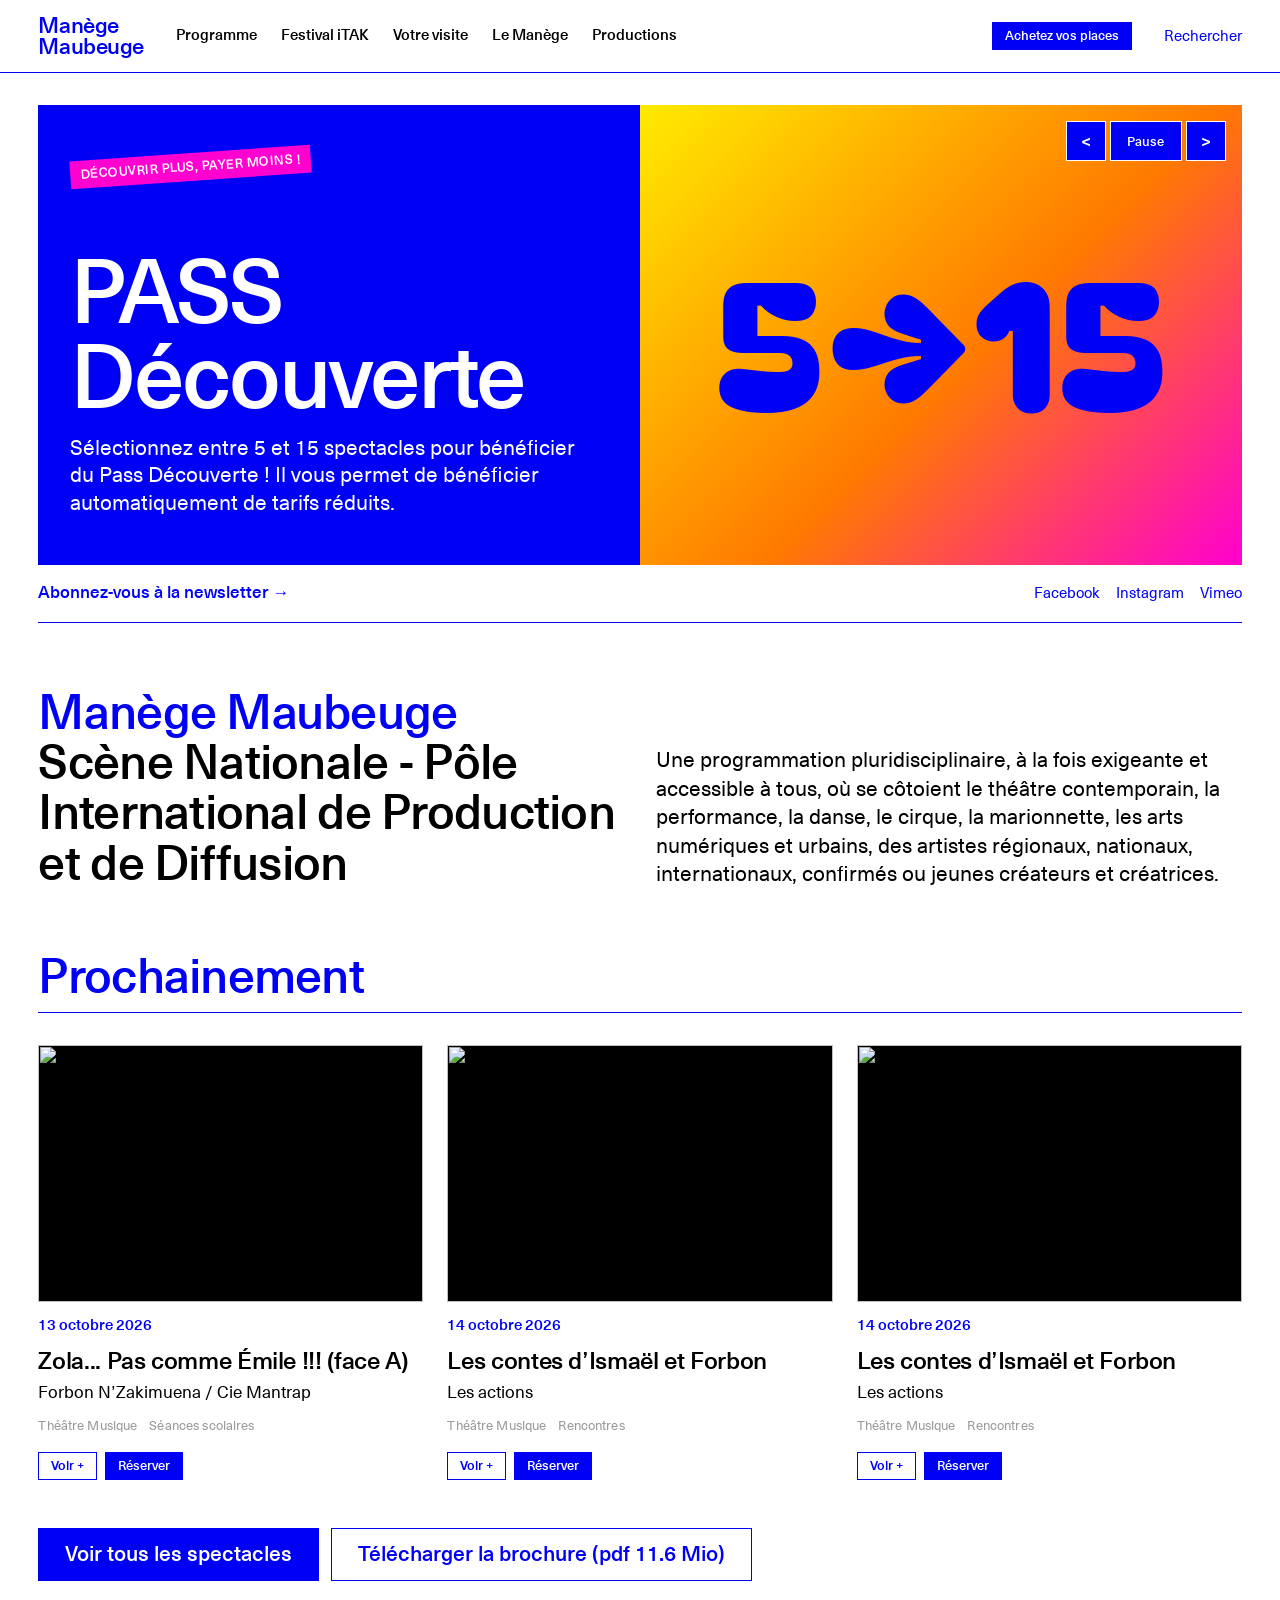
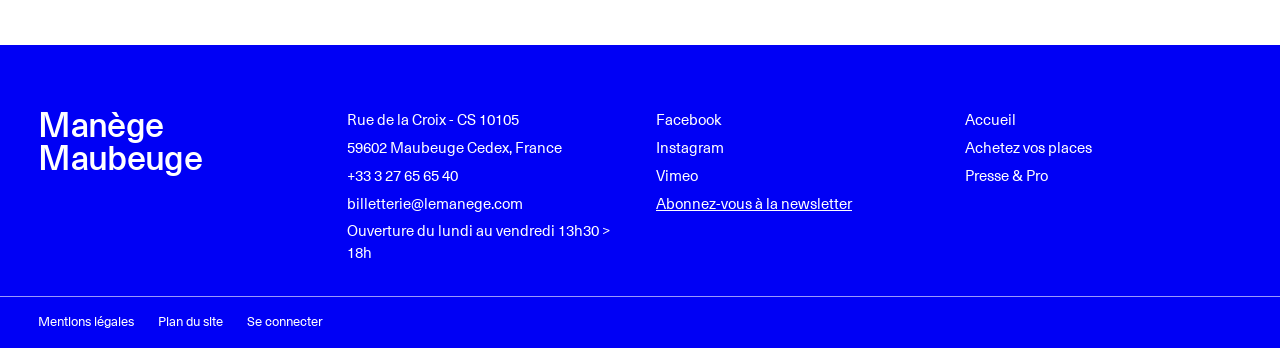
==== index.html @ 8238bb29 "Maquettes Le Manège : accueil et programme Co-Authored-By: Claude Opus 5.5 <noreply@anthropic.com>" ====
<!DOCTYPE html>
<html lang="fr">
<head>
<meta charset="utf-8">
<meta name="viewport" content="width=device-width,initial-scale=1">
<title>Manège Maubeuge — Scène Nationale</title>
<meta name="description" content="Manège Maubeuge, Scène Nationale - Pôle International de Production et de Diffusion. Théâtre, danse, cirque, concerts, arts numériques et urbains.">
<meta name="theme-color" content="#0000F5">
<link rel="stylesheet" href="assets/css/site.css">
</head>
<body>
<header class="site-header">
<div class="wrap site-header__bar">
<a class="mark" href="index.html"><span>Manège</span><span>Maubeuge</span></a>
<nav class="nav" aria-label="Navigation principale"><a href="programme.html">Programme</a><a href="https://www.lemanege.com/">Festival iTAK</a><a href="https://www.lemanege.com/">Votre visite</a><a href="https://www.lemanege.com/">Le Manège</a><a href="https://www.lemanege.com/">Productions</a></nav>
<a class="btn btn--sm" href="https://billetterie-theatredumanege.mapado.com/">Achetez vos places</a>
<a class="search" href="https://www.lemanege.com/">Rechercher</a>
<button class="burger" aria-expanded="false" aria-controls="mobile-nav">Menu ☰</button>
</div>
<nav class="mobile-nav" id="mobile-nav" aria-label="Navigation mobile"><a href="programme.html">Programme</a><a href="https://www.lemanege.com/">Festival iTAK</a><a href="https://www.lemanege.com/">Votre visite</a><a href="https://www.lemanege.com/">Le Manège</a><a href="https://www.lemanege.com/">Productions</a><a class="btn btn--on-dark" href="https://billetterie-theatredumanege.mapado.com/">Achetez vos places</a></nav>
</header>
<main>
<section class="wrap" style="padding-top:var(--space-6)">
<div class="slider" aria-roledescription="carrousel">
<a class="slide slide--pass is-active" href="https://billetterie-theatredumanege.mapado.com/">
<div class="txt"><span class="flash">Découvrir plus, payer moins !</span><div><div class="slide__title">PASS<br>Découverte</div><p class="slide__lead">Sélectionnez entre 5 et 15 spectacles pour bénéficier du Pass Découverte ! Il vous permet de bénéficier automatiquement de tarifs réduits.</p></div></div>
<div class="slide__art" aria-hidden="true">5→15</div>
</a>
<a class="slide slide--media" href="https://vimeo.com/1204188213/80570b1848">
<img src="https://www.lemanege.com/local/cache-vignettes/L1200xH630/c22a1ddbf8eede152513fe223e092e-a291a.png" alt="">
<div class="cap"><strong>Teaser Saison 26-27</strong><p>&gt; Découvrez le teaser de la saison 26-27 du Manège !</p></div>
</a>
<div class="slider__ctrl"><button data-prev aria-label="Précédent">&lt;</button><button data-play aria-label="Lire / pause">Pause</button><button data-next aria-label="Suivant">&gt;</button></div>
</div>
<div class="strip"><a href="https://www.lemanege.com/">Abonnez-vous à la newsletter →</a><div class="social"><a href="https://www.facebook.com/LEMANEGEMAUBEUGE/">Facebook</a><a href="https://www.instagram.com/lemanegemaubeuge/">Instagram</a><a href="https://vimeo.com/scenenationale/">Vimeo</a></div></div>
</section>
<section class="wrap intro">
<h1>Manège Maubeuge<br><span>Scène Nationale - Pôle International de Production et de Diffusion</span></h1>
<p>Une programmation pluridisciplinaire, à la fois exigeante et accessible à tous, où se côtoient le théâtre contemporain, la performance, la danse, le cirque, la marionnette, les arts numériques et urbains, des artistes régionaux, nationaux, internationaux, confirmés ou jeunes créateurs et créatrices.</p>
</section>
<section class="wrap section">
<div class="section__head"><h2 class="h-big">Prochainement</h2></div>
<div class="cards">
<article class="card">
<a class="thumb" href="https://www.lemanege.com/Zola-Pas-comme-Emile-face-A.html"><img src="https://www.lemanege.com/local/adapt-img/750/10x/local/cache-gd2/62/4d254fc6b096948bb4ec877b66d875.jpg?1782434733" alt="" loading="lazy"></a>
<div class="date">13 octobre 2026</div>
<h3 class="ev-title"><a href="https://www.lemanege.com/Zola-Pas-comme-Emile-face-A.html">Zola... Pas comme Émile !!! (face A)</a></h3>
<div class="artist">Forbon N’Zakimuena / Cie Mantrap</div>
<div class="tags"><span>Théâtre Musique</span><span>Séances scolaires</span></div>
<div class="ev-actions"><a class="btn btn--sm btn--ghost" href="https://www.lemanege.com/Zola-Pas-comme-Emile-face-A.html">Voir +</a><a class="btn btn--sm" href="https://billetterie-theatredumanege.mapado.com/event/758650-zola-pas-comme-emile-face-a-forbon-nzakimuena-cie-mantrap">Réserver</a></div>
</article>
<article class="card">
<a class="thumb" href="https://www.lemanege.com/Les-contes-d-Ismael-et-Forbon.html"><img src="https://www.lemanege.com/local/adapt-img/750/10x/local/cache-gd2/3d/eb578821d027906f42bbf52b48a6b9.jpg?1782434594" alt="" loading="lazy"></a>
<div class="date">14 octobre 2026</div>
<h3 class="ev-title"><a href="https://www.lemanege.com/Les-contes-d-Ismael-et-Forbon.html">Les contes d’Ismaël et Forbon</a></h3>
<div class="artist">Les actions</div>
<div class="tags"><span>Théâtre Musique</span><span>Rencontres</span></div>
<div class="ev-actions"><a class="btn btn--sm btn--ghost" href="https://www.lemanege.com/Les-contes-d-Ismael-et-Forbon.html">Voir +</a><a class="btn btn--sm" href="https://billetterie-theatredumanege.mapado.com/event/763648-rencart-les-contes-dismael-et-forbon">Réserver</a></div>
</article>
<article class="card">
<a class="thumb" href="https://www.lemanege.com/Les-contes-d-Ismael-et-Forbon-623.html"><img src="https://www.lemanege.com/local/adapt-img/750/10x/local/cache-gd2/87/2c21a59ed5c55bef5ae9ea206aa86d.jpg?1782434831" alt="" loading="lazy"></a>
<div class="date">14 octobre 2026</div>
<h3 class="ev-title"><a href="https://www.lemanege.com/Les-contes-d-Ismael-et-Forbon-623.html">Les contes d’Ismaël et Forbon</a></h3>
<div class="artist">Les actions</div>
<div class="tags"><span>Théâtre Musique</span><span>Rencontres</span></div>
<div class="ev-actions"><a class="btn btn--sm btn--ghost" href="https://www.lemanege.com/Les-contes-d-Ismael-et-Forbon-623.html">Voir +</a><a class="btn btn--sm" href="https://billetterie-theatredumanege.mapado.com/event/763676-rencart-les-contes-dismael-et-forbon">Réserver</a></div>
</article>
</div>
<div class="actions"><a class="btn btn--lg" href="programme.html">Voir tous les spectacles</a><a class="btn btn--lg btn--ghost" href="https://www.lemanege.com/IMG/pdf/manege_26-27_programme_web-2.pdf">Télécharger la brochure (pdf 11.6 Mio)</a></div>
</section>
</main>
<footer class="site-footer">
<div class="wrap site-footer__grid">
<div class="site-footer__mark">Manège<br>Maubeuge</div>
<div class="site-footer__col"><span>Rue de la Croix - CS 10105</span><span>59602 Maubeuge Cedex, France</span><a href="tel:+33327656540">+33 3 27 65 65 40</a><a href="mailto:billetterie@lemanege.com">billetterie@lemanege.com</a><span>Ouverture du lundi au vendredi 13h30 &gt; 18h</span></div>
<div class="site-footer__col"><a href="https://www.facebook.com/LEMANEGEMAUBEUGE/">Facebook</a><a href="https://www.instagram.com/lemanegemaubeuge/">Instagram</a><a href="https://vimeo.com/scenenationale/">Vimeo</a><a href="https://www.lemanege.com/" style="text-decoration:underline">Abonnez-vous à la newsletter</a></div>
<div class="site-footer__col"><a href="index.html">Accueil</a><a href="https://billetterie-theatredumanege.mapado.com/">Achetez vos places</a><a href="https://www.lemanege.com/">Presse &amp; Pro</a></div>
</div>
<div class="wrap site-footer__legal"><a href="https://www.lemanege.com/">Mentions légales</a><a href="https://www.lemanege.com/">Plan du site</a><a href="https://www.lemanege.com/">Se connecter</a></div>
</footer>
<script src="assets/js/site.js"></script>
</body>
</html>
---- assets/css/site.css ----
@import url("tokens/fonts.css");
@import url("tokens/colors.css");
@import url("tokens/typography.css");
@import url("tokens/spacing.css");
@import url("tokens/motion.css");
@import url("tokens/base.css");
*,*::before,*::after{box-sizing:border-box}
img{max-width:100%;display:block}
.wrap{max-width:var(--content-max);margin:0 auto;padding-left:var(--gutter);padding-right:var(--gutter)}
.sr-only{position:absolute;width:1px;height:1px;overflow:hidden;clip:rect(0 0 0 0);white-space:nowrap}
/* Buttons */
.btn{display:inline-flex;align-items:center;gap:8px;padding:10px 18px;font:500 var(--fs-small)/1.1 var(--font-sans);background:var(--coul-emphase);color:var(--white);border:1px solid var(--coul-emphase);border-radius:0;cursor:pointer;white-space:nowrap;transition:background var(--dur-fast) var(--ease-out),color var(--dur-fast) var(--ease-out),border-color var(--dur-fast) var(--ease-out)}
.btn:hover{background:var(--black);border-color:var(--black);color:var(--white)}
.btn--sm{padding:6px 12px;font-size:var(--fs-meta)}
.btn--lg{padding:14px 26px;font-size:var(--fs-lead)}
.btn--ghost{background:transparent;color:var(--coul-emphase)}
.btn--ghost:hover{background:var(--coul-emphase);border-color:var(--coul-emphase);color:var(--white)}
.btn--on-dark{background:var(--white);color:var(--coul-emphase);border-color:var(--white)}
.btn--on-dark:hover{background:var(--coul-emphase2);border-color:var(--coul-emphase2);color:var(--white)}
/* Header */
.site-header{background:var(--surface-page);border-bottom:var(--bordure);position:relative;z-index:20}
.site-header__bar{height:var(--header-h);display:flex;align-items:center;gap:var(--space-6)}
.mark{display:flex;flex-direction:column;color:var(--coul-emphase);font-weight:500;font-size:22px;line-height:.95;letter-spacing:-.02em}
.mark:hover{color:var(--coul-emphase)}
.nav{display:flex;gap:var(--space-5);flex:1;flex-wrap:wrap}
.nav a{font-size:var(--fs-small);font-weight:500;color:var(--text-body);border-bottom:1px solid transparent;padding-bottom:2px}
.nav a:hover,.nav a[aria-current="page"]{color:var(--coul-emphase);border-bottom-color:var(--coul-emphase)}
.search{font-size:var(--fs-small);color:var(--coul-emphase)}
.burger{display:none;background:none;border:none;color:var(--white);font:500 var(--fs-small) var(--font-sans);cursor:pointer;padding:12px 0}
.mobile-nav{display:none}
@media (max-width:960px){
.site-header{background:var(--coul-emphase);border-bottom:none}
.site-header__bar{height:var(--header-h-mobile);justify-content:space-between;padding-left:var(--space-4);padding-right:var(--space-4)}
.mark,.mark:hover{color:var(--white);font-size:17px}
.site-header .nav,.site-header__bar>.btn,.search{display:none}
.burger{display:block}
.mobile-nav{flex-direction:column;padding:0 var(--space-4) var(--space-5)}
.site-header.is-open .mobile-nav{display:flex}
.mobile-nav a:not(.btn){color:var(--white);font-size:var(--fs-h3);padding:10px 0;border-bottom:1px solid rgba(255,255,255,.5)}
.mobile-nav .btn{align-self:flex-start;margin-top:var(--space-4)}
}
/* Slider */
.slider{position:relative;background:var(--surface-stage);overflow:hidden}
.slide{display:none;min-height:460px;color:var(--white)}
.slide.is-active{display:grid}
.slide:hover{color:var(--white)}
.slide--pass{grid-template-columns:repeat(auto-fit,minmax(min(100%,360px),1fr));background:var(--coul-emphase)}
.slide--pass .txt{padding:var(--space-7) var(--space-6);display:flex;flex-direction:column;justify-content:space-between;gap:var(--space-5)}
.flash{align-self:flex-start;padding:5px 10px 4px;background:var(--coul-emphase2);color:var(--white);font-weight:500;font-size:var(--fs-meta);text-transform:uppercase;letter-spacing:.04em;transform:rotate(-4deg)}
.slide__title{font-size:clamp(56px,7vw,104px);font-weight:500;line-height:.95;letter-spacing:var(--ls-display)}
.slide__lead{margin:var(--space-4) 0 0;font-size:var(--fs-lead);line-height:1.3;max-width:520px}
.slide__art{background:var(--gradient-warm);min-height:240px;display:flex;align-items:center;justify-content:center;font-family:var(--font-expressive);font-size:clamp(96px,14vw,200px);line-height:.85;color:var(--coul-emphase)}
.slide--media{position:relative}
.slide--media img{position:absolute;inset:0;width:100%;height:100%;object-fit:cover}
.slide--media .cap{position:absolute;left:0;bottom:0;padding:var(--space-6);background:var(--surface-stage);max-width:560px}
.slide--media .cap strong{display:block;font-size:var(--fs-h2);font-weight:500;line-height:var(--lh-heading)}
.slide--media .cap p{margin:var(--space-2) 0 0}
.slider__ctrl{position:absolute;right:var(--space-4);top:var(--space-4);display:flex;gap:4px;z-index:2}
.slider__ctrl button{min-width:40px;height:40px;padding:0 12px;border:1px solid var(--white);background:var(--coul-emphase);color:var(--white);font:500 18px var(--font-sans);cursor:pointer}
.slider__ctrl button[data-play]{min-width:72px;font-size:var(--fs-meta)}
.slider__ctrl button:hover{background:var(--coul-emphase2)}
.strip{display:flex;flex-wrap:wrap;gap:var(--space-5);align-items:center;justify-content:space-between;padding:var(--space-4) 0;border-bottom:var(--bordure)}
.strip>a{font-weight:500}
.strip .social{display:flex;gap:var(--space-4);font-size:var(--fs-small)}
/* Intro */
.intro{padding-top:var(--space-8);display:grid;grid-template-columns:repeat(auto-fit,minmax(min(100%,420px),1fr));gap:var(--space-6);align-items:end}
.intro h1{margin:0;font-size:var(--fs-h1);font-weight:500;line-height:var(--lh-tight);letter-spacing:var(--ls-heading);color:var(--coul-emphase);text-wrap:balance}
.intro h1 span{color:var(--text-body)}
.intro p{margin:0;font-size:var(--fs-lead);line-height:1.35;text-wrap:pretty}
/* Sections */
.section{padding-top:var(--space-8);padding-bottom:var(--space-8)}
.section__head{border-bottom:var(--bordure);padding-bottom:var(--space-3);margin-bottom:var(--space-6)}
.h-big{margin:0;font-size:var(--fs-h1);font-weight:500;letter-spacing:var(--ls-heading);color:var(--coul-emphase);line-height:1}
.actions{display:flex;flex-wrap:wrap;gap:var(--space-3);margin-top:var(--space-7)}
@media (max-width:600px){:root{--fs-h1:36px;--fs-h2:28px;--fs-h3:21px;--fs-lead:18px}.btn--lg{white-space:normal}}
/* Event card */
.cards{display:grid;grid-template-columns:repeat(auto-fill,minmax(min(100%,300px),1fr));gap:var(--space-7) var(--space-5)}
.card{display:flex;flex-direction:column;gap:var(--space-3);min-width:0}
.thumb{display:block;background:var(--surface-stage);overflow:hidden;aspect-ratio:3/2}
.thumb img{width:100%;height:100%;object-fit:cover;transition:transform var(--dur-base) var(--ease-out)}
.card:hover .thumb img,.row:hover .thumb img{transform:scale(1.03)}
.date{font-size:var(--fs-small);font-weight:500;color:var(--coul-emphase)}
.ev-title{margin:0;font-size:var(--fs-h3);line-height:var(--lh-heading);letter-spacing:var(--ls-heading);font-weight:500;text-wrap:pretty}
.ev-title a{color:var(--text-body)}
.card:hover .ev-title a,.row:hover .ev-title a{color:var(--coul-emphase)}
.card .artist{margin-top:-6px}
.tags{display:flex;flex-wrap:wrap;gap:4px 12px;font-size:var(--fs-meta);letter-spacing:var(--ls-meta);color:var(--text-meta)}
.ev-actions{display:flex;gap:var(--space-2);flex-wrap:wrap}
.card .ev-actions{margin-top:var(--space-1)}
/* Event row */
.row{display:grid;grid-template-columns:minmax(120px,220px) minmax(0,1fr) auto;gap:var(--space-5);align-items:start;padding:var(--space-5) 0;border-bottom:var(--bordure)}
.row .thumb{aspect-ratio:4/3}
.row .date{margin-bottom:var(--space-2)}
.row .artist{margin-top:var(--space-1)}
.row .tags{margin-top:var(--space-3)}
.row .ev-actions{justify-content:flex-end}
@media (max-width:700px){.row{grid-template-columns:110px minmax(0,1fr);gap:var(--space-4)}.row .ev-actions{grid-column:2;justify-content:flex-start}}
/* Programme */
.crumbs{font-size:var(--fs-meta);color:var(--text-meta);display:flex;flex-wrap:wrap;gap:6px;padding-top:var(--space-5)}
.crumbs a{color:var(--text-meta)}.crumbs a:hover{color:var(--coul-emphase2)}
.crumbs span[aria-current]{color:var(--text-body)}
.page-title{margin:var(--space-6) 0 var(--space-5)}
.filters{display:flex;flex-wrap:wrap;gap:8px}
.tag{display:inline-flex;align-items:center;padding:4px 10px;font:var(--fs-meta)/1.2 var(--font-sans);letter-spacing:var(--ls-meta);border:1px solid var(--coul-emphase);border-radius:var(--radius-pill);background:transparent;color:var(--coul-emphase);cursor:pointer;white-space:nowrap;transition:background var(--dur-fast) var(--ease-out)}
.tag:hover,.tag[aria-pressed="true"]{background:var(--coul-emphase);color:var(--white)}
.month{margin:0;padding:var(--space-7) 0 var(--space-3);border-bottom:var(--bordure);font-weight:500;font-size:var(--fs-h1);line-height:var(--lh-tight);letter-spacing:var(--ls-heading);color:var(--coul-emphase)}
.view-toggle{display:flex;gap:4px;margin-left:auto}
.toolbar{display:flex;align-items:flex-start;gap:var(--space-5)}
.empty{color:var(--text-meta);padding:var(--space-7) 0;margin:0;border-bottom:var(--bordure)}
.pager{display:flex;gap:4px;align-items:center;margin-top:var(--space-7)}
.pager button{min-width:36px;height:36px;font:500 var(--fs-small) var(--font-sans);border:1px solid transparent;background:transparent;color:var(--coul-emphase);cursor:pointer;border-radius:0}
.pager button[aria-current="page"]{background:var(--coul-emphase);border-color:var(--coul-emphase);color:var(--white)}
.pager button:disabled{opacity:.3;cursor:default}
.programme-main{padding-bottom:var(--space-8)}
.month-cards{padding-top:var(--space-5)}
/* Footer */
.site-footer{background:var(--coul-emphase);color:var(--white);font-size:var(--fs-small)}
.site-footer a{color:var(--white)}.site-footer a:hover{color:var(--yellow-500)}
.site-footer__grid{padding-top:var(--space-8);padding-bottom:var(--space-6);display:grid;grid-template-columns:repeat(auto-fit,minmax(200px,1fr));gap:var(--space-6)}
.site-footer__mark{font-size:var(--fs-h2);font-weight:500;line-height:.95;letter-spacing:-.02em}
.site-footer__col{display:flex;flex-direction:column;gap:6px}
.site-footer__legal{padding-top:var(--space-4);padding-bottom:var(--space-4);border-top:1px solid rgba(255,255,255,.6);display:flex;gap:var(--space-5);flex-wrap:wrap;font-size:var(--fs-meta)}
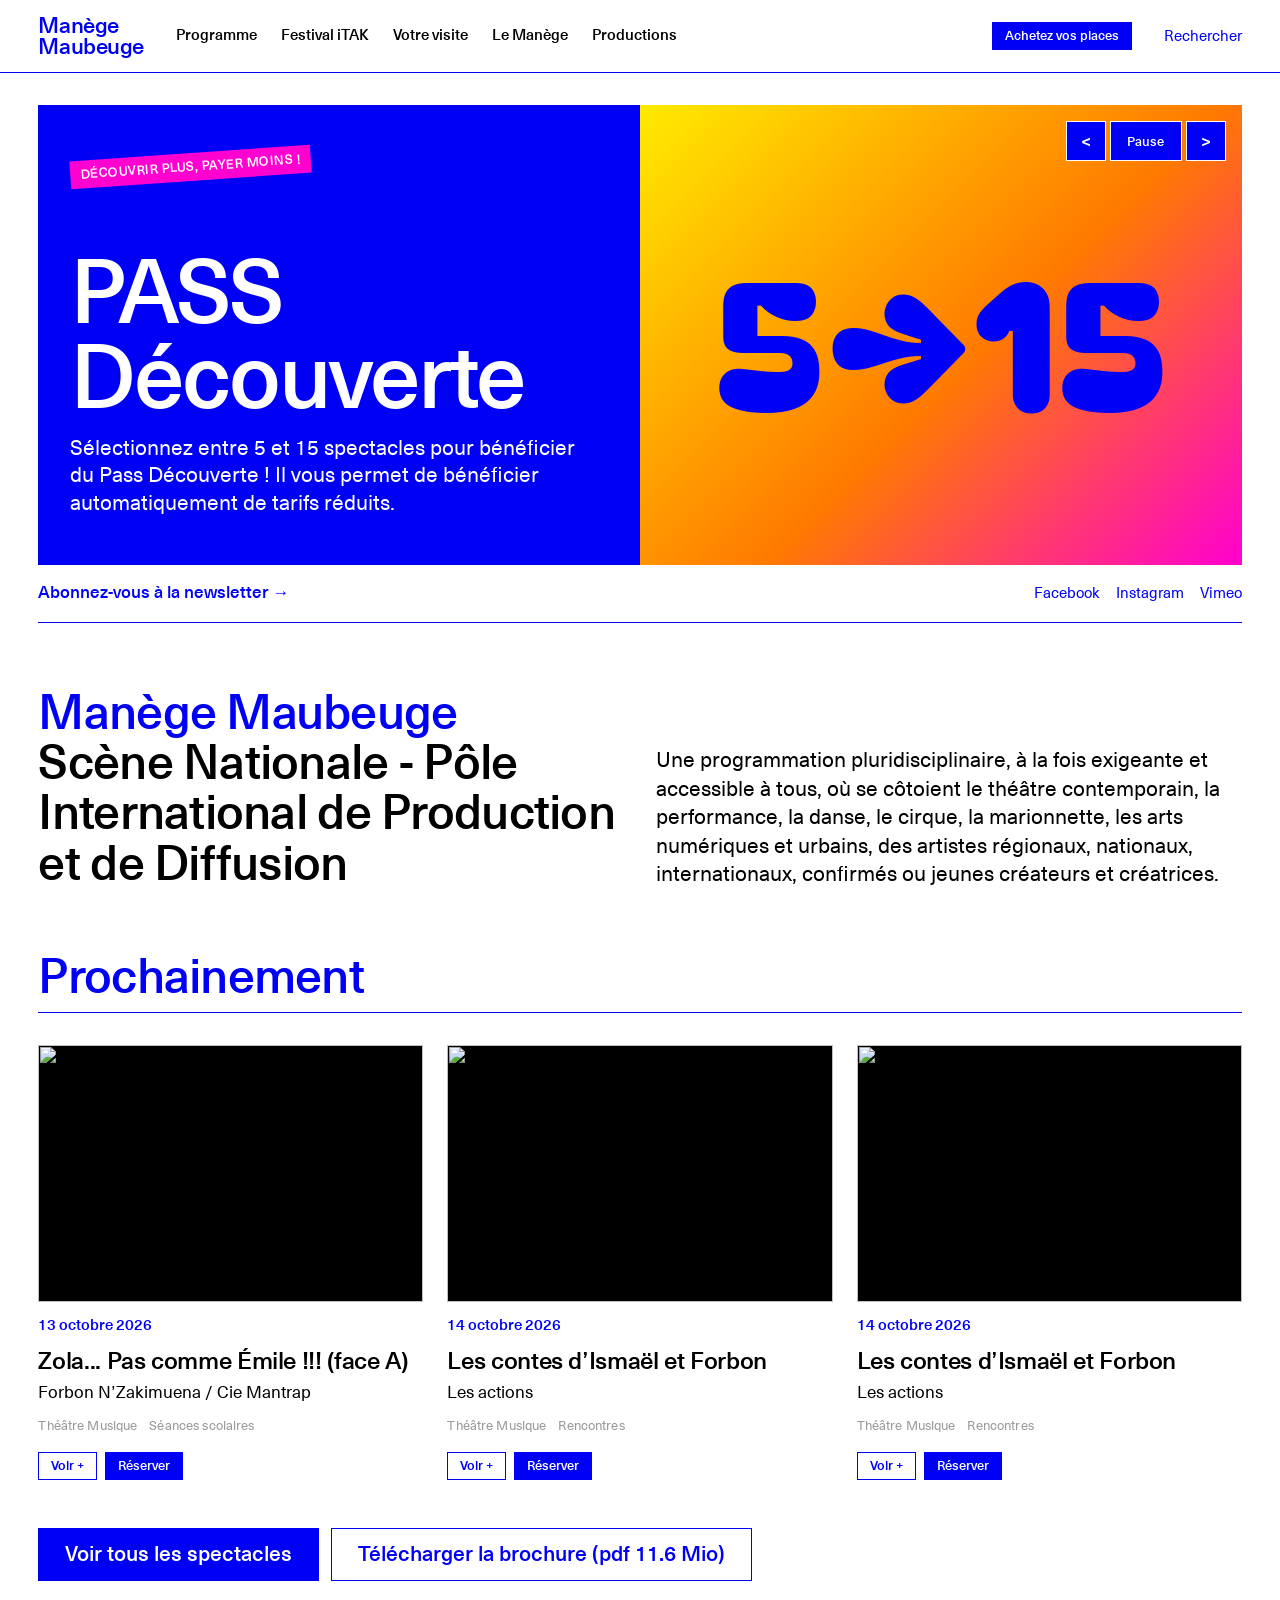
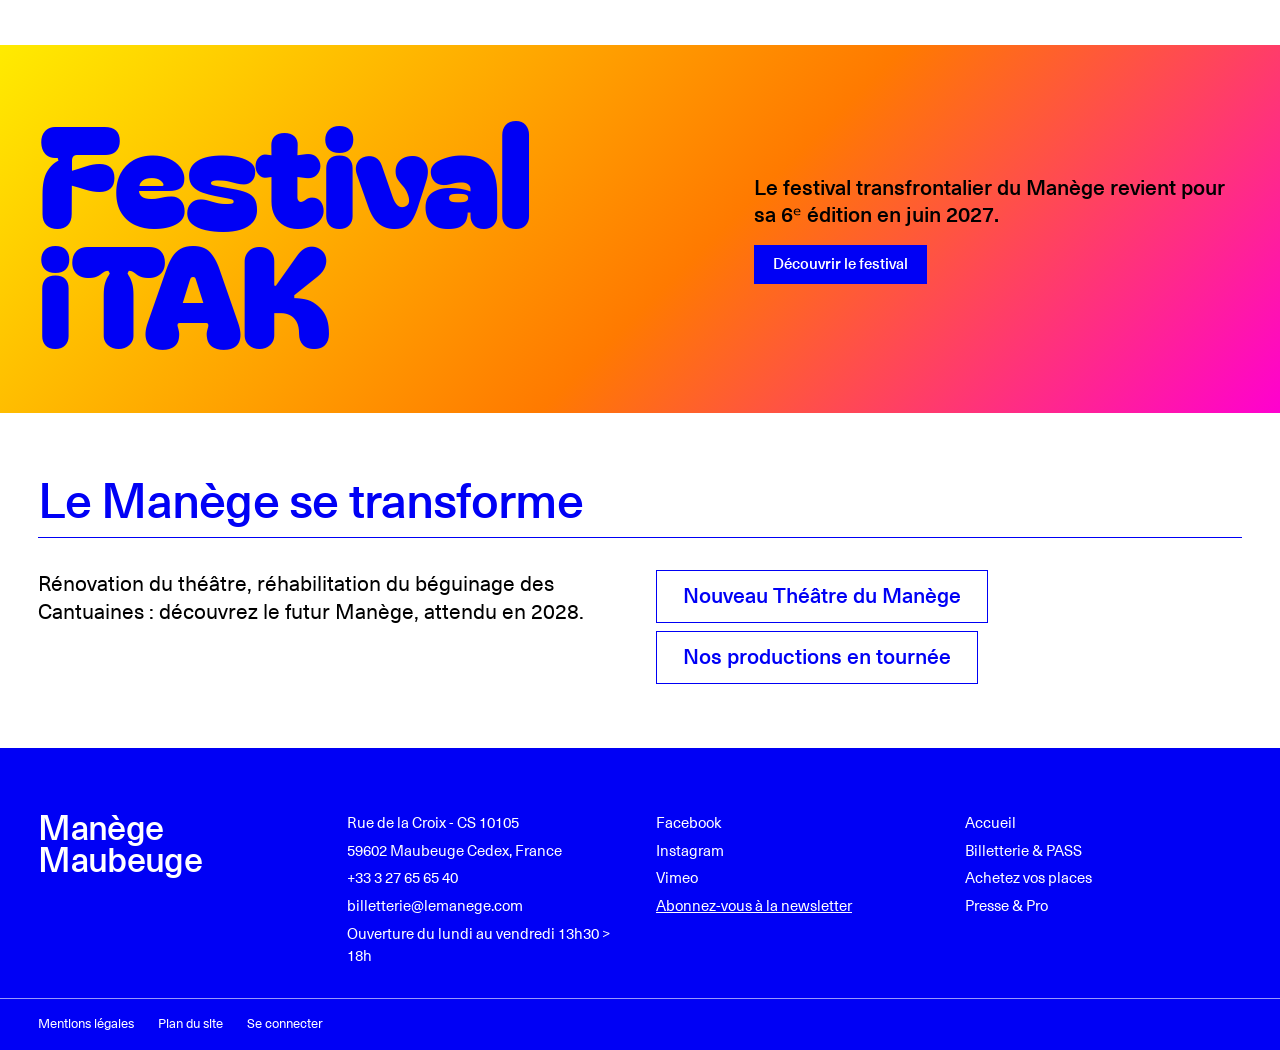
==== commit bacb1abd: "Maquettes Le Manège : Nouveau Théâtre, iTAK#6, Billetterie & PASS, Ma part d'ombre - 4 nouvelles pag" ====
--- a/index.html
+++ b/index.html
@@ -12,17 +12,17 @@
 <header class="site-header">
 <div class="wrap site-header__bar">
 <a class="mark" href="index.html"><span>Manège</span><span>Maubeuge</span></a>
-<nav class="nav" aria-label="Navigation principale"><a href="programme.html">Programme</a><a href="https://www.lemanege.com/">Festival iTAK</a><a href="https://www.lemanege.com/">Votre visite</a><a href="https://www.lemanege.com/">Le Manège</a><a href="https://www.lemanege.com/">Productions</a></nav>
+<nav class="nav" aria-label="Navigation principale"><a href="programme.html">Programme</a><a href="itak-6.html">Festival iTAK</a><a href="billets-pass.html">Votre visite</a><a href="nouveau-theatre-du-manege.html">Le Manège</a><a href="ma-part-d-ombre-sofiane-chalal.html">Productions</a></nav>
 <a class="btn btn--sm" href="https://billetterie-theatredumanege.mapado.com/">Achetez vos places</a>
 <a class="search" href="https://www.lemanege.com/">Rechercher</a>
 <button class="burger" aria-expanded="false" aria-controls="mobile-nav">Menu ☰</button>
 </div>
-<nav class="mobile-nav" id="mobile-nav" aria-label="Navigation mobile"><a href="programme.html">Programme</a><a href="https://www.lemanege.com/">Festival iTAK</a><a href="https://www.lemanege.com/">Votre visite</a><a href="https://www.lemanege.com/">Le Manège</a><a href="https://www.lemanege.com/">Productions</a><a class="btn btn--on-dark" href="https://billetterie-theatredumanege.mapado.com/">Achetez vos places</a></nav>
+<nav class="mobile-nav" id="mobile-nav" aria-label="Navigation mobile"><a href="programme.html">Programme</a><a href="itak-6.html">Festival iTAK</a><a href="billets-pass.html">Votre visite</a><a href="nouveau-theatre-du-manege.html">Le Manège</a><a href="ma-part-d-ombre-sofiane-chalal.html">Productions</a><a class="btn btn--on-dark" href="https://billetterie-theatredumanege.mapado.com/">Achetez vos places</a></nav>
 </header>
 <main>
 <section class="wrap" style="padding-top:var(--space-6)">
 <div class="slider" aria-roledescription="carrousel">
-<a class="slide slide--pass is-active" href="https://billetterie-theatredumanege.mapado.com/">
+<a class="slide slide--pass is-active" href="billets-pass.html">
 <div class="txt"><span class="flash">Découvrir plus, payer moins !</span><div><div class="slide__title">PASS<br>Découverte</div><p class="slide__lead">Sélectionnez entre 5 et 15 spectacles pour bénéficier du Pass Découverte ! Il vous permet de bénéficier automatiquement de tarifs réduits.</p></div></div>
 <div class="slide__art" aria-hidden="true">5→15</div>
 </a>
@@ -68,13 +68,21 @@
 </div>
 <div class="actions"><a class="btn btn--lg" href="programme.html">Voir tous les spectacles</a><a class="btn btn--lg btn--ghost" href="https://www.lemanege.com/IMG/pdf/manege_26-27_programme_web-2.pdf">Télécharger la brochure (pdf 11.6 Mio)</a></div>
 </section>
+<section class="band band--home"><div class="wrap band__grid">
+<div class="band__art">Festival iTAK</div>
+<div class="band__txt"><p>Le festival transfrontalier du Manège revient pour sa 6ᵉ édition en juin 2027.</p><a class="btn" href="itak-6.html">Découvrir le festival</a></div>
+</div></section>
+<section class="wrap section">
+<div class="section__head"><h2 class="h-big">Le Manège se transforme</h2></div>
+<div class="intro" style="padding-top:0;align-items:start"><p>Rénovation du théâtre, réhabilitation du béguinage des Cantuaines : découvrez le futur Manège, attendu en 2028.</p><div class="ev-actions"><a class="btn btn--lg btn--ghost" href="nouveau-theatre-du-manege.html">Nouveau Théâtre du Manège</a><a class="btn btn--lg btn--ghost" href="ma-part-d-ombre-sofiane-chalal.html">Nos productions en tournée</a></div></div>
+</section>
 </main>
 <footer class="site-footer">
 <div class="wrap site-footer__grid">
 <div class="site-footer__mark">Manège<br>Maubeuge</div>
 <div class="site-footer__col"><span>Rue de la Croix - CS 10105</span><span>59602 Maubeuge Cedex, France</span><a href="tel:+33327656540">+33 3 27 65 65 40</a><a href="mailto:billetterie@lemanege.com">billetterie@lemanege.com</a><span>Ouverture du lundi au vendredi 13h30 &gt; 18h</span></div>
-<div class="site-footer__col"><a href="https://www.facebook.com/LEMANEGEMAUBEUGE/">Facebook</a><a href="https://www.instagram.com/lemanegemaubeuge/">Instagram</a><a href="https://vimeo.com/scenenationale/">Vimeo</a><a href="https://www.lemanege.com/" style="text-decoration:underline">Abonnez-vous à la newsletter</a></div>
-<div class="site-footer__col"><a href="index.html">Accueil</a><a href="https://billetterie-theatredumanege.mapado.com/">Achetez vos places</a><a href="https://www.lemanege.com/">Presse &amp; Pro</a></div>
+<div class="site-footer__col"><a href="https://www.facebook.com/LEMANEGEMAUBEUGE/">Facebook</a><a href="https://www.instagram.com/lemanegemaubeuge/">Instagram</a><a href="https://vimeo.com/scenenationale/">Vimeo</a><a href="https://www.lemanege.com/Abonnez-vous-a-la-newsletter.html" style="text-decoration:underline">Abonnez-vous à la newsletter</a></div>
+<div class="site-footer__col"><a href="index.html">Accueil</a><a href="billets-pass.html">Billetterie &amp; PASS</a><a href="https://billetterie-theatredumanege.mapado.com/">Achetez vos places</a><a href="https://www.lemanege.com/">Presse &amp; Pro</a></div>
 </div>
 <div class="wrap site-footer__legal"><a href="https://www.lemanege.com/">Mentions légales</a><a href="https://www.lemanege.com/">Plan du site</a><a href="https://www.lemanege.com/">Se connecter</a></div>
 </footer>
--- a/assets/css/site.css
+++ b/assets/css/site.css
@@ -120,3 +120,112 @@
 .site-footer__mark{font-size:var(--fs-h2);font-weight:500;line-height:.95;letter-spacing:-.02em}
 .site-footer__col{display:flex;flex-direction:column;gap:6px}
 .site-footer__legal{padding-top:var(--space-4);padding-bottom:var(--space-4);border-top:1px solid rgba(255,255,255,.6);display:flex;gap:var(--space-5);flex-wrap:wrap;font-size:var(--fs-meta)}
+/* Pages intérieures — gabarit Spectacle du design system */
+.page-head{padding-top:var(--space-6);padding-bottom:var(--space-6)}
+.page-head .h-big{line-height:var(--lh-heading);text-wrap:balance}
+.page-sub{font-size:var(--fs-h3);margin-top:var(--space-2)}
+.page-sub span{color:var(--text-meta)}
+.stage{background:var(--surface-stage)}
+.stage__grid{display:grid;grid-template-columns:2fr 1fr 1fr;gap:4px;padding-top:4px;padding-bottom:4px}
+.stage__grid--2{grid-template-columns:2fr 1fr}
+.stage__grid--1{grid-template-columns:1fr}
+.stage__grid img{width:100%;height:520px;object-fit:cover}
+.split{display:grid;grid-template-columns:minmax(240px,1fr) minmax(0,2fr);gap:var(--space-7);padding-top:var(--space-7)}
+.aside{display:flex;flex-direction:column;gap:var(--space-4);align-self:start}
+.info{font-size:var(--fs-small)}
+.info ul{list-style:none;margin:0;padding:var(--space-3) 0;border-top:var(--bordure);display:flex;flex-direction:column;gap:2px}
+.info .strong{color:var(--coul-emphase);font-weight:500}
+.info .meta{color:var(--text-meta);font-size:var(--fs-meta);letter-spacing:var(--ls-meta)}
+.prose{border-top:var(--bordure);padding-top:var(--space-4);min-width:0}
+.prose p{margin:0 0 var(--space-4);max-width:760px;text-wrap:pretty}
+.prose b,.prose strong{font-weight:500}
+.lead{font-size:var(--fs-lead);line-height:1.3;font-weight:500;color:var(--coul-emphase)}
+.prose p.lead{max-width:none}
+.know{border-top:var(--bordure);margin-top:var(--space-5);padding-top:var(--space-4)}
+.know a{font-style:italic}
+.h2{margin:var(--space-8) 0 var(--space-5);padding-bottom:var(--space-3);border-bottom:var(--bordure);font-size:var(--fs-h2);font-weight:500;line-height:var(--lh-heading);letter-spacing:var(--ls-heading);color:var(--coul-emphase)}
+.h3{margin:var(--space-7) 0 var(--space-3);font-size:var(--fs-h3);font-weight:500;line-height:var(--lh-heading);color:var(--coul-emphase)}
+.credits{font-size:var(--fs-small);display:flex;flex-direction:column;gap:4px}
+.credits p{margin:0;max-width:none}
+.credits b{font-weight:500}
+.photo-credit{font-size:var(--fs-meta);color:var(--text-meta);letter-spacing:var(--ls-meta);margin:var(--space-4) 0 0}
+.page-end{padding-bottom:var(--space-8)}
+.page-end>.actions{margin-top:var(--space-6)}
+/* Chapitres éditoriaux (titre 1fr / texte 2fr, filet bleu) */
+.chapter{display:grid;grid-template-columns:minmax(240px,1fr) minmax(0,2fr);gap:var(--space-7);padding:var(--space-7) 0;border-top:var(--bordure)}
+.chapter h2{margin:0;font-size:var(--fs-h2);font-weight:500;line-height:var(--lh-heading);letter-spacing:var(--ls-heading);color:var(--coul-emphase);text-wrap:balance}
+.chapter p{margin:0 0 var(--space-4);max-width:760px;text-wrap:pretty}
+.chapter figure{margin:0 0 var(--space-5);background:var(--surface-stage)}
+.chapter figure img{width:100%;aspect-ratio:16/9;object-fit:cover}
+.quote{margin:var(--space-5) 0;padding-top:var(--space-4);border-top:var(--bordure);font-size:var(--fs-lead);line-height:1.3;font-weight:500;color:var(--coul-emphase);max-width:760px}
+.quote p{margin:0}
+.quote cite{display:block;margin-top:var(--space-2);font-style:normal;font-size:var(--fs-small);font-weight:400;color:var(--text-body)}
+/* Fiche technique */
+.facts{display:grid;grid-template-columns:repeat(auto-fit,minmax(min(100%,240px),1fr));gap:var(--space-6) var(--space-5)}
+.facts h3{margin:0 0 var(--space-3);font-size:var(--fs-h3);font-weight:500;color:var(--coul-emphase)}
+.facts dl{margin:0;font-size:var(--fs-small)}
+.facts dl>div{padding:var(--space-3) 0;border-top:var(--bordure)}
+.facts dt{font-weight:500}
+.facts dd{margin:0;color:var(--text-meta-strong)}
+.facts .note{font-size:var(--fs-meta);color:var(--text-meta);margin:var(--space-3) 0 0}
+.milestone dt{font-size:var(--fs-h2);line-height:var(--lh-heading);letter-spacing:var(--ls-heading);color:var(--coul-emphase)}
+/* Bande festival (dégradé chaud + lettrage expressif) */
+.band{background:var(--gradient-warm)}
+.band__grid{display:grid;grid-template-columns:1.4fr 1fr;gap:var(--space-6);align-items:center;padding-top:var(--space-8);padding-bottom:var(--space-8)}
+.band__art{font-family:var(--font-expressive);font-size:clamp(84px,13vw,190px);line-height:.85;letter-spacing:-.02em;color:var(--coul-emphase)}
+.band__txt{display:flex;flex-direction:column;align-items:flex-start;gap:var(--space-4)}
+.band__txt p{margin:0;font-size:var(--fs-lead);line-height:1.3;font-weight:500}
+.band__visual{background:var(--surface-stage);aspect-ratio:1181/620;overflow:hidden}
+.band__visual img{width:100%;height:100%;object-fit:cover}
+.band--home .band__art{font-size:clamp(84px,11vw,160px)}
+.flash--yellow{background:var(--yellow-500);color:var(--black)}
+.flash--blue{background:var(--coul-emphase);color:var(--white)}
+/* Encadré (fond bleu, CTA) */
+.callout{background:var(--coul-emphase);color:var(--white);padding:var(--space-6);display:flex;flex-direction:column;gap:var(--space-4);align-items:flex-start}
+.callout p{margin:0;font-size:var(--fs-lead);line-height:1.3;font-weight:500}
+.callout a:not(.btn){color:var(--white);text-decoration:underline}
+.callout a:not(.btn):hover{color:var(--yellow-500)}
+/* Tarifs */
+.prices{display:grid;grid-template-columns:repeat(auto-fit,minmax(min(100%,300px),1fr));gap:var(--space-6) var(--space-5)}
+.price{border-top:var(--bordure);padding-top:var(--space-4);display:flex;flex-direction:column;gap:var(--space-3)}
+.price h3{margin:0;font-size:var(--fs-h3);font-weight:500;line-height:var(--lh-heading);color:var(--coul-emphase)}
+.price p{margin:0;text-wrap:pretty}
+.price .big{font-size:var(--fs-h1);font-weight:500;line-height:1;letter-spacing:var(--ls-heading);color:var(--coul-emphase)}
+.price .big small{font-size:var(--fs-small);letter-spacing:0;color:var(--text-body);font-weight:400}
+.price .hint{font-size:var(--fs-small);color:var(--text-meta-strong)}
+.price .flash{margin-bottom:var(--space-1)}
+.rates{width:100%;border-collapse:collapse;font-size:var(--fs-small)}
+.rates th{text-align:left;font-weight:400;font-size:var(--fs-meta);letter-spacing:var(--ls-meta);color:var(--text-meta);padding:0 0 var(--space-2)}
+.rates td{padding:var(--space-2) 0;border-top:var(--bordure)}
+.rates td:last-child{font-weight:500;color:var(--coul-emphase)}
+.rates s{color:var(--text-meta)}
+.qa{display:grid;grid-template-columns:repeat(auto-fit,minmax(min(100%,320px),1fr));gap:var(--space-5)}
+.qa>div{border-top:var(--bordure);padding-top:var(--space-4)}
+.qa h3{margin:0 0 var(--space-2);font-size:var(--fs-lead);font-weight:500;line-height:1.3}
+.qa p{margin:0 0 var(--space-3)}
+.contacts{list-style:none;margin:0;padding:0}
+.contacts li{display:grid;grid-template-columns:minmax(0,1.3fr) minmax(0,1fr);gap:var(--space-5);padding:var(--space-4) 0;border-top:var(--bordure)}
+.contacts li:last-child{border-bottom:var(--bordure)}
+.contacts b{font-weight:500;display:block}
+/* Dates de tournée */
+.tour details{border-top:var(--bordure)}
+.tour details:last-child{border-bottom:var(--bordure)}
+.tour summary{cursor:pointer;list-style:none;display:flex;align-items:baseline;gap:var(--space-4);padding:var(--space-4) 0;font-size:var(--fs-h3);font-weight:500;color:var(--coul-emphase)}
+.tour summary::-webkit-details-marker{display:none}
+.tour summary::after{content:"+";margin-left:var(--space-2)}
+.tour details[open] summary::after{content:"×"}
+.tour summary span{font-size:var(--fs-meta);font-weight:400;color:var(--text-meta);margin-left:auto}
+.tour ul{list-style:none;margin:0 0 var(--space-5);padding:0;font-size:var(--fs-small)}
+.tour li{display:grid;grid-template-columns:minmax(150px,1fr) minmax(0,2fr);gap:var(--space-5);padding:var(--space-2) 0;border-top:1px solid var(--grey-200)}
+.tour li b{font-weight:500}
+.tour li.is-home b{color:var(--coul-emphase)}
+@media (max-width:900px){
+.stage__grid,.stage__grid--2{grid-template-columns:1fr}
+.stage__grid img{height:260px}
+.stage__grid img+img{display:none}
+.split,.chapter,.band__grid{grid-template-columns:1fr}
+.split,.chapter{gap:var(--space-5)}
+}
+@media (max-width:600px){.tour li,.contacts li{grid-template-columns:1fr;gap:2px}.callout{padding:var(--space-5)}.h2{margin-top:var(--space-7)}}
+.price .flash{order:3;align-self:flex-start;margin:var(--space-1) 0 0}
+.cards>.callout{align-self:start}
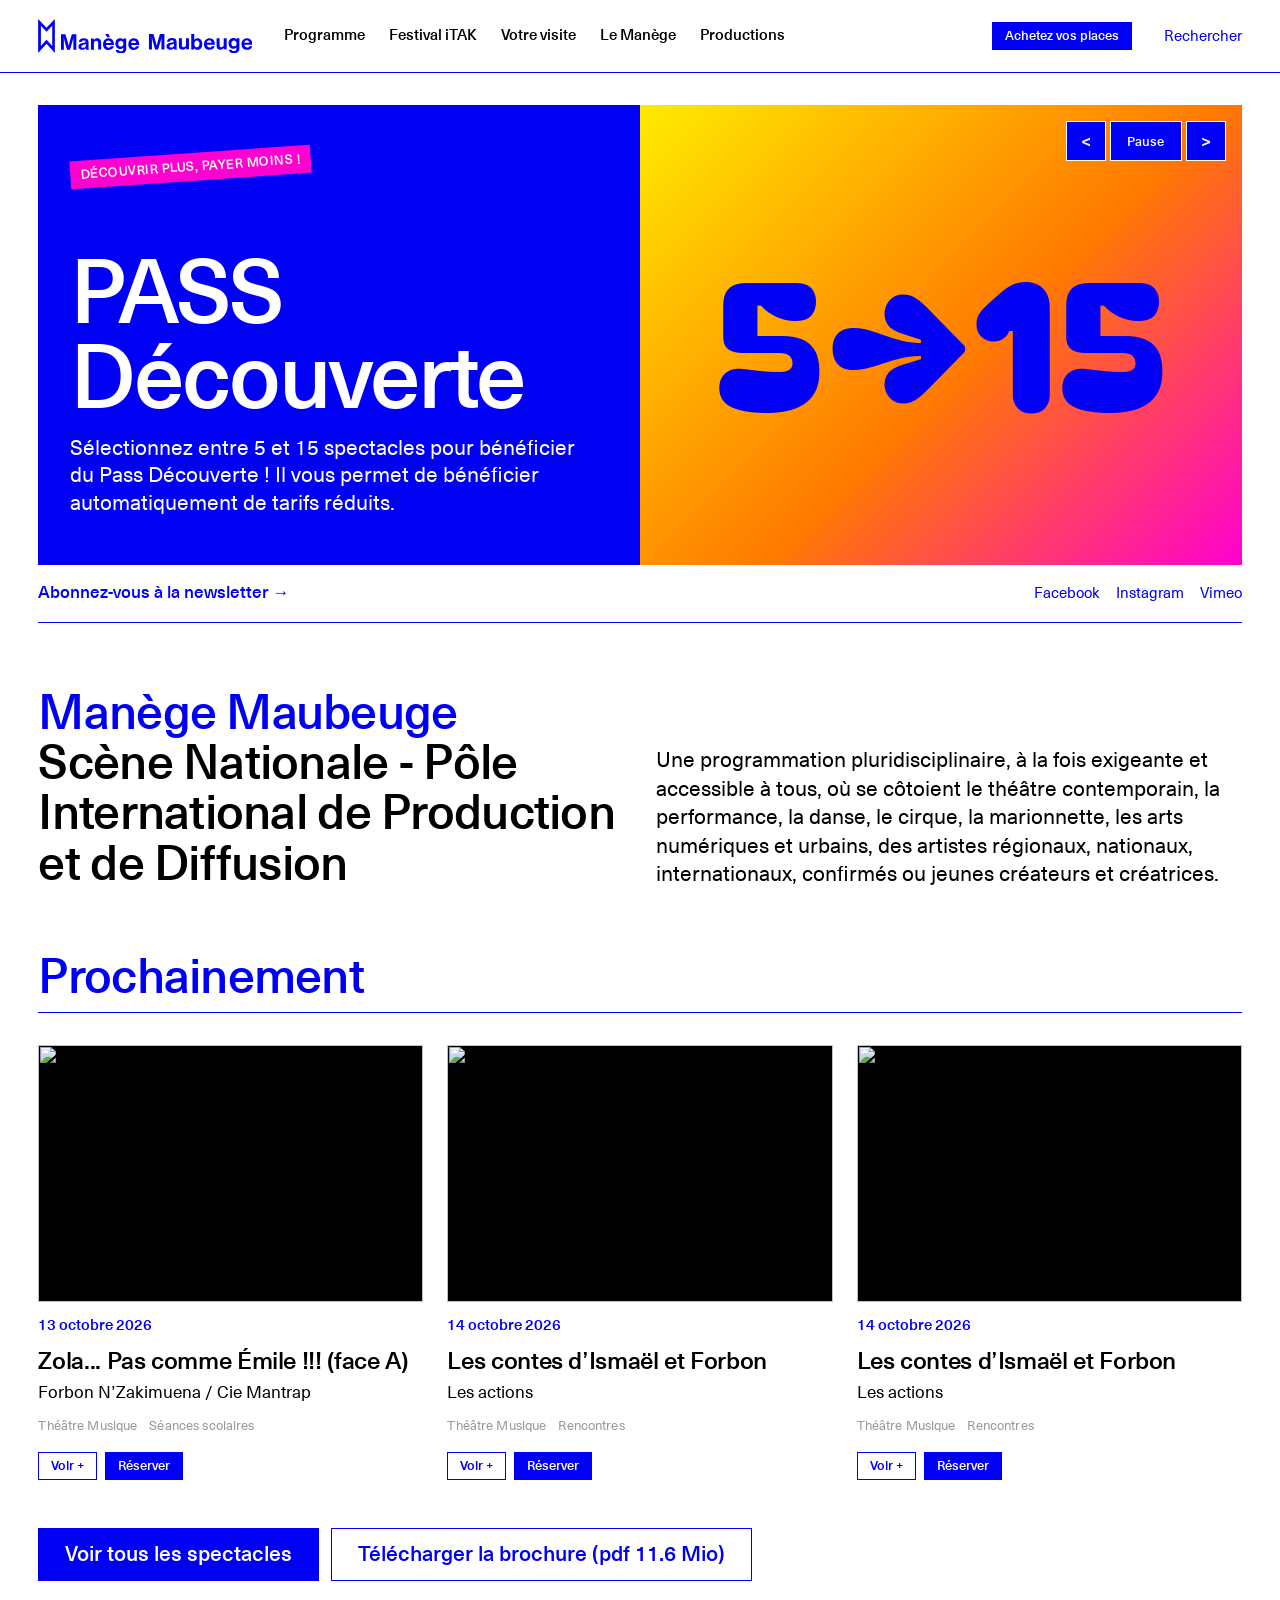
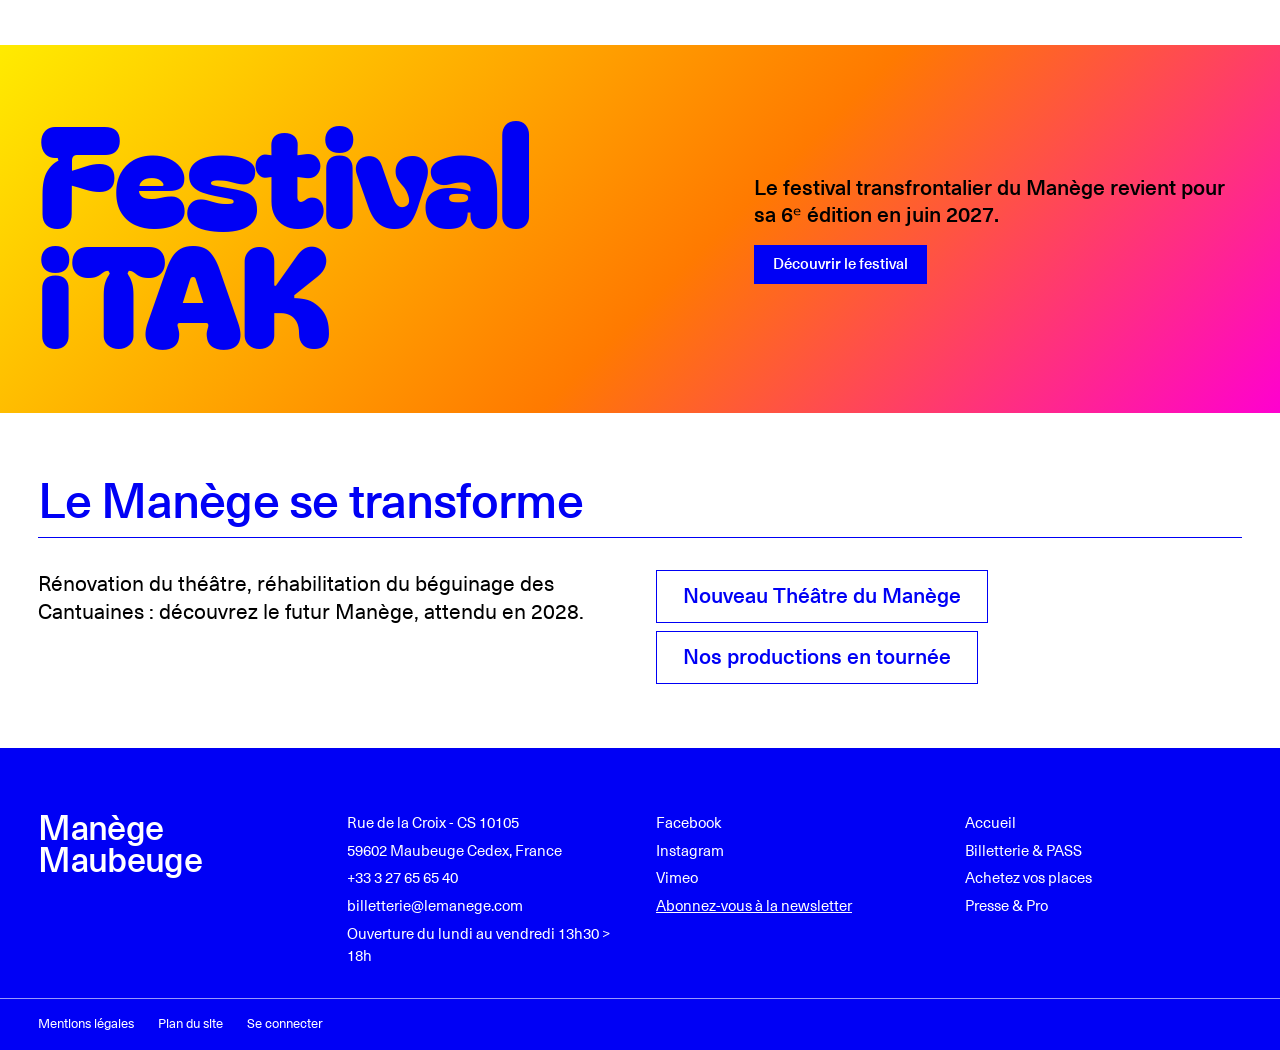
==== commit 45f04347: "Logo officiel du Manège dans l'en-tête Remplace le mot-symbole composé en texte par le logo SVG de l" ====
--- a/index.html
+++ b/index.html
@@ -11,7 +11,7 @@
 <body>
 <header class="site-header">
 <div class="wrap site-header__bar">
-<a class="mark" href="index.html"><span>Manège</span><span>Maubeuge</span></a>
+<a class="mark" href="index.html" aria-label="Manège Maubeuge — accueil"><svg class="mark__m" viewBox="0 0 13.4 27.3" aria-hidden="true"><path d="M6.7 16.6l4.6 5.1V5.4l-4.6 4.8-4.5-4.8v16.3l4.5-5.1zM0 27.3V0l6.7 7 6.7-7v27.3l-6.7-7.5L0 27.3z"/></svg><svg class="mark__word" viewBox="0 0 153.1 15.6" aria-hidden="true"><path d="M58.3 5.2c1.1 0 1.8.8 1.9 1.9h-4c.2-1.2.8-1.9 2.1-1.9m.2 7.6c2.3 0 3.7-1.3 4.1-2.9h-2.3c-.3.7-.8 1.1-1.7 1.1-1.3 0-2.1-.9-2.3-2.2h6.5c0-3.2-1.5-5.4-4.4-5.4-2.6 0-4.4 2.1-4.4 4.7-.2 2.6 1.5 4.7 4.5 4.7m-10.6-2.7c-1.2 0-2-.9-2-2.4s.8-2.4 2-2.4c1.4 0 2.1 1.1 2.1 2.4 0 1.3-.6 2.4-2.1 2.4m.1 5.5c1.3 0 2.5-.3 3.2-1 .7-.6 1.1-1.5 1.1-2.7V3.6H50v.9c-.5-.8-1.4-1.2-2.5-1.2-2.3 0-3.9 1.7-3.9 4.4s2 4.3 4 4.3c1.1 0 1.8-.5 2.3-1h.1v1c0 1.2-.6 1.9-2 1.9-1.1 0-1.6-.4-1.8-1h-2.4c.2 1.7 1.7 2.7 4.2 2.7M37.2 2.5h1.9l-1-2.5h-2.8l1.9 2.5zm.9 2.7c1.1 0 1.8.8 1.9 1.9h-4c.2-1.2.8-1.9 2.1-1.9m.2 7.6c2.3 0 3.7-1.3 4.1-2.9H40c-.3.7-.8 1.1-1.7 1.1-1.3 0-2.1-.9-2.3-2.2h6.5c0-3.2-1.5-5.4-4.4-5.4-2.6 0-4.4 2.1-4.4 4.7-.1 2.6 1.6 4.7 4.6 4.7M26.4 3.6H24v9h2.4V7.5c0-1.2.8-2.1 1.8-2.1s1.6.7 1.6 1.6v5.5h2.4V6.7c0-2-1.2-3.4-3.1-3.4-1.2 0-2 .5-2.7 1.5h-.1V3.6zm-8.7 7.5c-.8 0-1.4-.3-1.4-1.1s.6-1.1 1.9-1.4c.6-.1 1.2-.3 1.7-.5v1.3c0 .9-.8 1.7-2.2 1.7m2.4 1.5h2.3v-.1c-.2-.2-.3-.6-.3-1.2V6.7c0-2.1-1.1-3.3-3.8-3.3-2.6 0-3.8 1.4-3.9 3h2.1c.1-.9.6-1.3 1.7-1.3 1 0 1.5.4 1.5 1.1 0 .7-.7.8-2.2 1-1.9.2-3.5.8-3.5 2.8 0 1.8 1.3 2.7 3.1 2.7 1.5 0 2.2-.5 2.6-1.2.2.5.3.9.4 1.1M0 12.6h2.3V5.4c0-1-.1-2.6-.1-2.6s.3 1.5.5 2.4l2.1 7.4h2.4l2.2-7.4c.3-.9.6-2.4.6-2.4s-.1 1.6-.1 2.6v7.2h2.4V.1H8.7L6.9 6.3c-.4 1.6-.7 3.4-.7 3.4s-.3-1.8-.8-3.4L3.6.1H0v12.5zM149 5c1.1 0 1.8.8 1.9 1.9h-4c.2-1.1.8-1.9 2.1-1.9m.2 7.7c2.3 0 3.7-1.3 4.1-2.9H151c-.3.7-.8 1.1-1.7 1.1-1.3 0-2.1-.9-2.3-2.2h6.5c0-3.2-1.5-5.4-4.4-5.4-2.6 0-4.4 2.1-4.4 4.7-.2 2.6 1.5 4.7 4.5 4.7m-10.6-2.8c-1.2 0-2-.9-2-2.4s.8-2.4 2-2.4c1.4 0 2.1 1.1 2.1 2.4.1 1.3-.6 2.4-2.1 2.4m.1 5.5c1.3 0 2.5-.3 3.2-1 .7-.6 1.1-1.5 1.1-2.7V3.4h-2.3v.9c-.5-.8-1.4-1.2-2.5-1.2-2.3 0-3.9 1.7-3.9 4.4s2 4.3 3.9 4.3c1.1 0 1.8-.5 2.3-1h.1v1c0 1.2-.6 1.9-2 1.9-1.1 0-1.6-.4-1.8-1h-2.4c.3 1.7 1.8 2.7 4.3 2.7m-5.9-3v-9h-2.4v5.2c0 1.2-.7 2-1.8 2-1 0-1.5-.6-1.5-1.6V3.4h-2.4v6c0 2 1.1 3.2 3.1 3.2 1.3 0 2-.5 2.6-1.3h.1v1l2.3.1zM118.9 5c1.1 0 1.8.8 1.9 1.9h-4c.2-1.1.8-1.9 2.1-1.9m.2 7.7c2.3 0 3.7-1.3 4.1-2.9h-2.3c-.3.7-.8 1.1-1.7 1.1-1.3 0-2.1-.9-2.3-2.2h6.5c0-3.2-1.5-5.4-4.4-5.4-2.6 0-4.4 2.1-4.4 4.7-.2 2.6 1.5 4.7 4.5 4.7m-10.1-2c-1.3 0-2.1-1-2.1-2.7 0-1.7.6-2.9 2.1-2.9 1.3 0 2 1.2 2 2.8-.1 1.7-.8 2.8-2 2.8m.5 2c2.3 0 3.8-1.8 3.8-4.7 0-2.8-1.6-4.7-3.9-4.7-1.2 0-2 .6-2.5 1.3h-.1V0h-2.4v12.5h2.3v-1.1c.7.7 1.6 1.3 2.8 1.3m-6.9-.3v-9h-2.4v5.2c0 1.2-.7 2-1.8 2-1 0-1.5-.6-1.5-1.6V3.4h-2.4v6c0 2 1.1 3.2 3.1 3.2 1.3 0 2-.5 2.6-1.3h.1v1h2.3zm-14.3-1.5c-.8 0-1.4-.3-1.4-1.1s.6-1.1 1.9-1.4c.6-.1 1.2-.3 1.7-.5v1.3c-.1.9-.8 1.7-2.2 1.7m2.4 1.5H93v-.1c-.2-.2-.3-.6-.3-1.2V6.5c0-2.1-1.1-3.3-3.8-3.3-2.6 0-3.8 1.4-3.9 3h2.1c.1-.9.6-1.3 1.7-1.3 1 0 1.5.4 1.5 1.1 0 .7-.7.8-2.2 1-2 .3-3.6.9-3.6 2.9 0 1.8 1.3 2.7 3.1 2.7 1.5 0 2.2-.5 2.6-1.2.3.4.4.8.5 1m-20.1 0h2.3V5.2c0-1-.1-2.6-.1-2.6s.3 1.5.5 2.4l2.1 7.4h2.4L80.1 5c.3-.9.5-2.4.5-2.4s-.1 1.6-.1 2.6v7.2h2.4V-.1h-3.6l-1.8 6.3c-.4 1.6-.8 3.4-.8 3.4s-.3-1.8-.8-3.4L74.1-.1h-3.6v12.5z"/></svg></a>
 <nav class="nav" aria-label="Navigation principale"><a href="programme.html">Programme</a><a href="itak-6.html">Festival iTAK</a><a href="billets-pass.html">Votre visite</a><a href="nouveau-theatre-du-manege.html">Le Manège</a><a href="ma-part-d-ombre-sofiane-chalal.html">Productions</a></nav>
 <a class="btn btn--sm" href="https://billetterie-theatredumanege.mapado.com/">Achetez vos places</a>
 <a class="search" href="https://www.lemanege.com/">Rechercher</a>
--- a/assets/css/site.css
+++ b/assets/css/site.css
@@ -20,8 +20,12 @@
 /* Header */
 .site-header{background:var(--surface-page);border-bottom:var(--bordure);position:relative;z-index:20}
 .site-header__bar{height:var(--header-h);display:flex;align-items:center;gap:var(--space-6)}
-.mark{display:flex;flex-direction:column;color:var(--coul-emphase);font-weight:500;font-size:22px;line-height:.95;letter-spacing:-.02em}
+.mark{display:flex;align-items:flex-end;gap:6px;flex-shrink:0;color:var(--coul-emphase)}
 .mark:hover{color:var(--coul-emphase)}
+.mark svg{display:block;fill:currentColor}
+.mark__m{width:17px;height:34px;transition:transform var(--dur-base) var(--ease-out)}
+.mark__word{width:191px;height:19.5px}
+.mark:hover .mark__m{transform:rotate(20deg)}
 .nav{display:flex;gap:var(--space-5);flex:1;flex-wrap:wrap}
 .nav a{font-size:var(--fs-small);font-weight:500;color:var(--text-body);border-bottom:1px solid transparent;padding-bottom:2px}
 .nav a:hover,.nav a[aria-current="page"]{color:var(--coul-emphase);border-bottom-color:var(--coul-emphase)}
@@ -31,7 +35,9 @@
 @media (max-width:960px){
 .site-header{background:var(--coul-emphase);border-bottom:none}
 .site-header__bar{height:var(--header-h-mobile);justify-content:space-between;padding-left:var(--space-4);padding-right:var(--space-4)}
-.mark,.mark:hover{color:var(--white);font-size:17px}
+.mark,.mark:hover{color:var(--white)}
+.mark__m{width:14px;height:27px}
+.mark__word{width:153px;height:15.6px}
 .site-header .nav,.site-header__bar>.btn,.search{display:none}
 .burger{display:block}
 .mobile-nav{flex-direction:column;padding:0 var(--space-4) var(--space-5)}
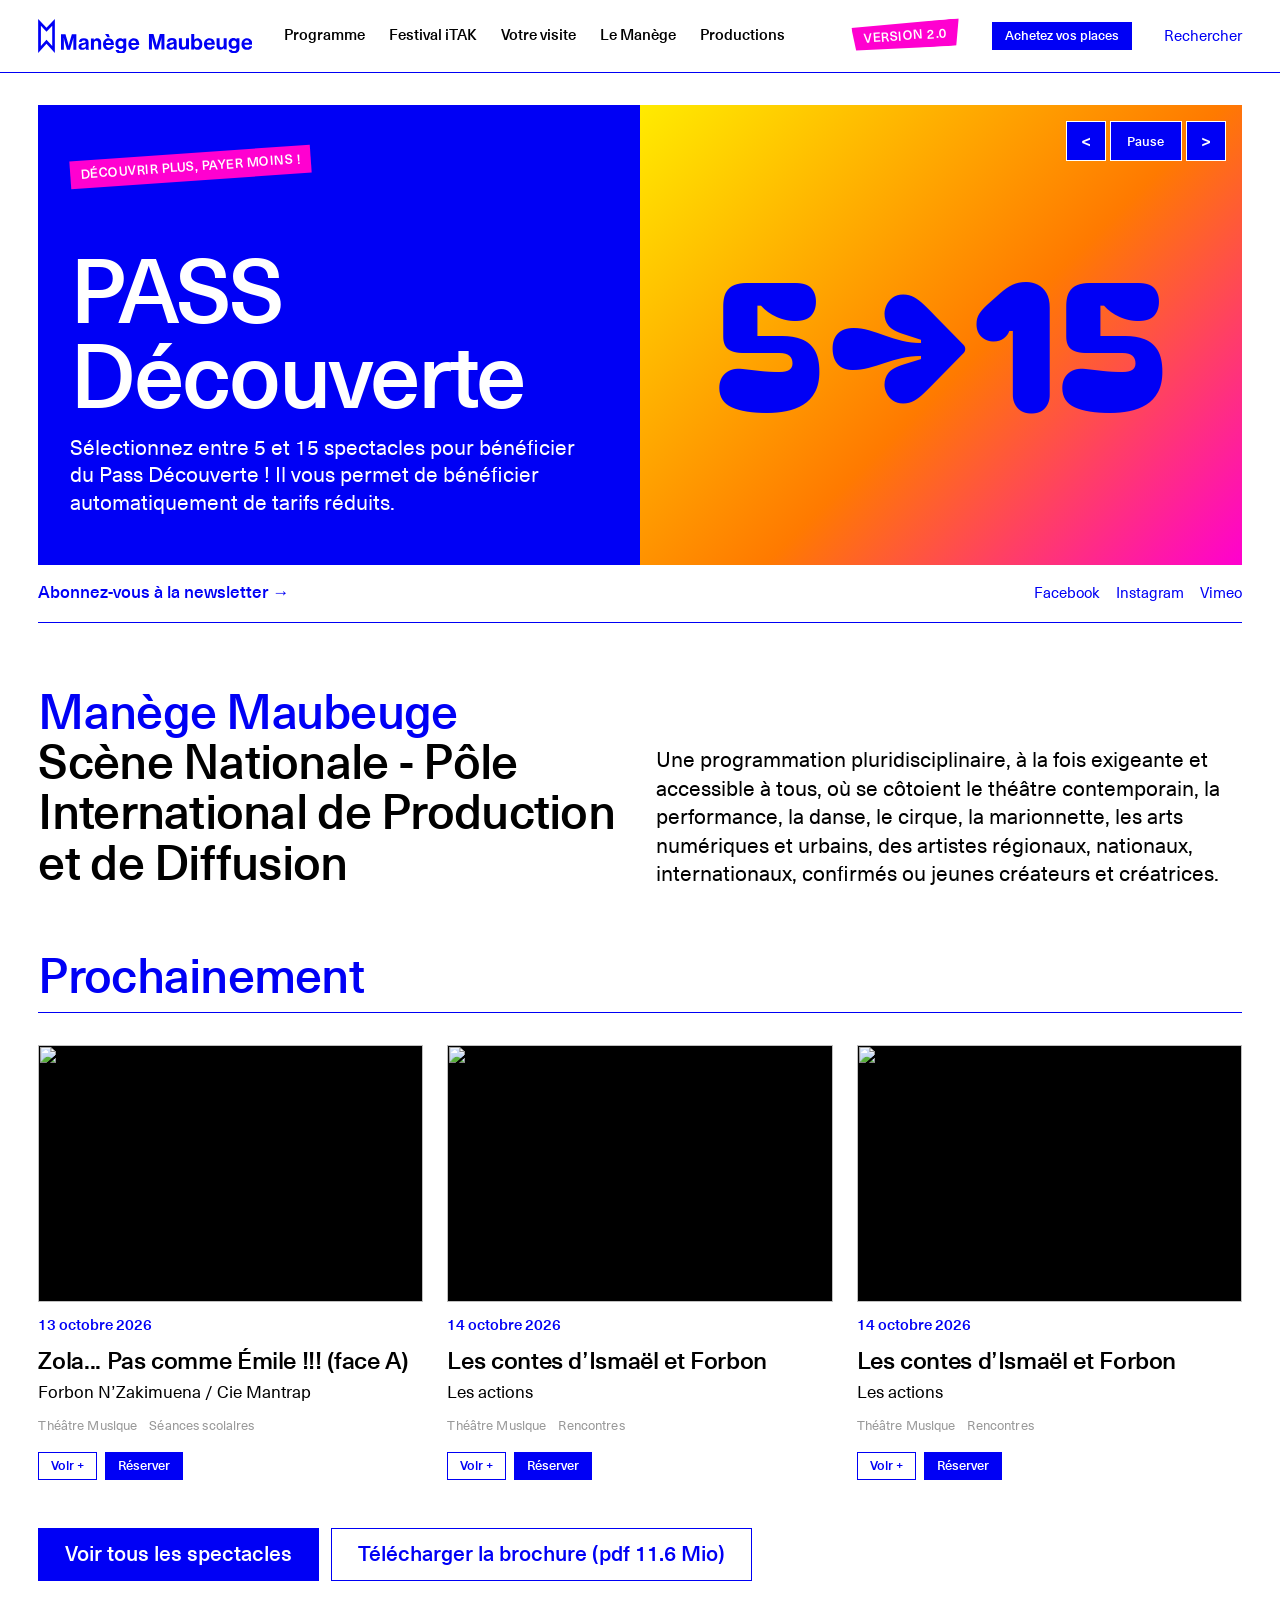
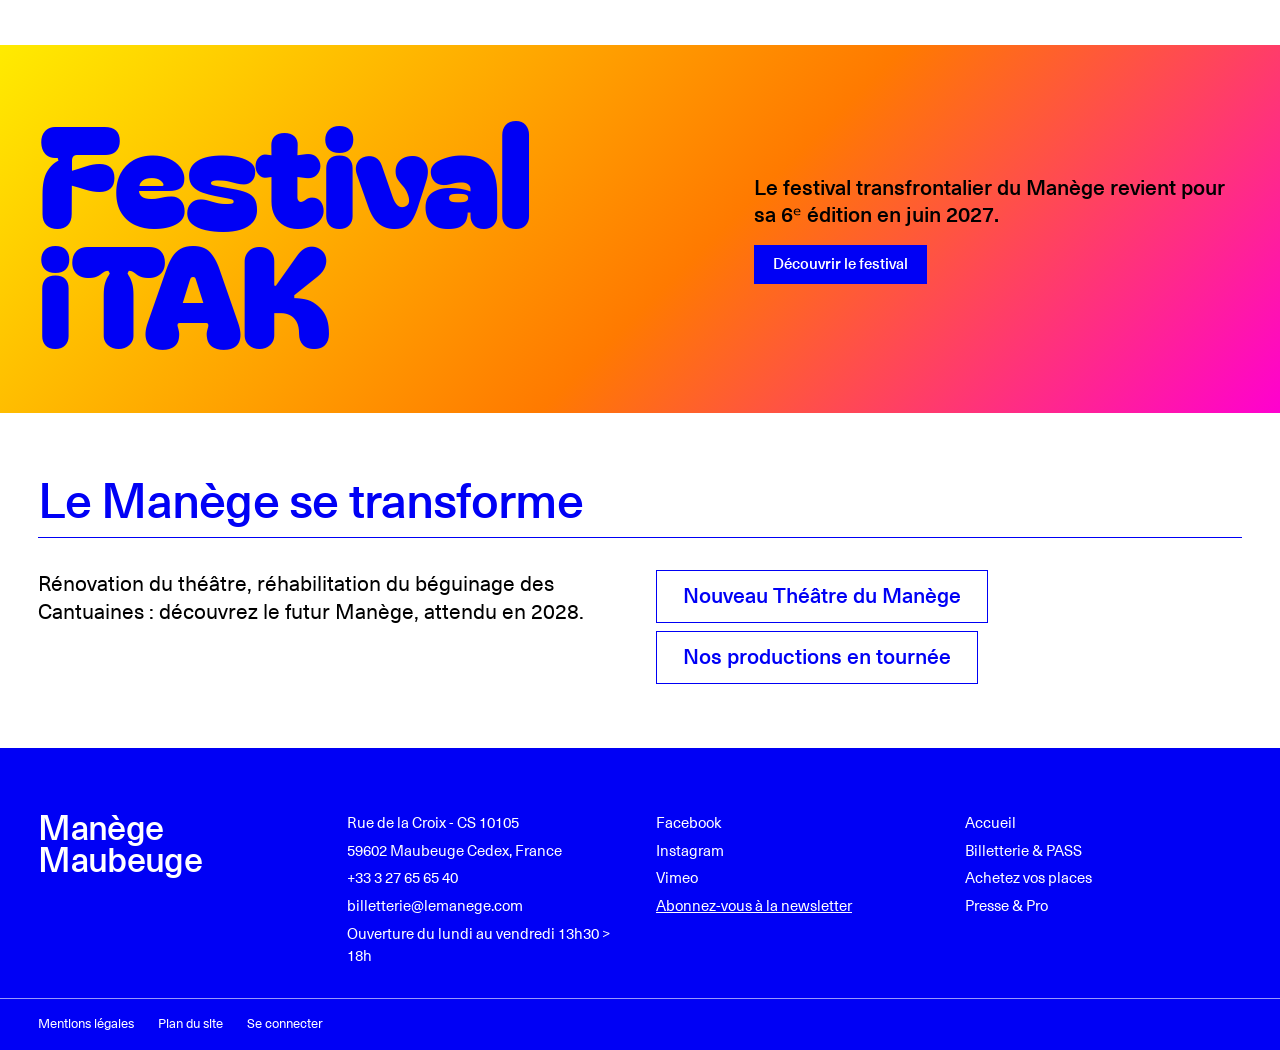
==== commit e52605c2: "Version 2.0 : accueil et programme « affiche éditoriale » - v2.html : affiche typographique « Saison" ====
--- a/index.html
+++ b/index.html
@@ -6,13 +6,14 @@
 <title>Manège Maubeuge — Scène Nationale</title>
 <meta name="description" content="Manège Maubeuge, Scène Nationale - Pôle International de Production et de Diffusion. Théâtre, danse, cirque, concerts, arts numériques et urbains.">
 <meta name="theme-color" content="#0000F5">
-<link rel="stylesheet" href="assets/css/site.css">
+<link rel="stylesheet" href="assets/css/site.css?v=5">
 </head>
 <body>
 <header class="site-header">
 <div class="wrap site-header__bar">
 <a class="mark" href="index.html" aria-label="Manège Maubeuge — accueil"><svg class="mark__m" viewBox="0 0 13.4 27.3" aria-hidden="true"><path d="M6.7 16.6l4.6 5.1V5.4l-4.6 4.8-4.5-4.8v16.3l4.5-5.1zM0 27.3V0l6.7 7 6.7-7v27.3l-6.7-7.5L0 27.3z"/></svg><svg class="mark__word" viewBox="0 0 153.1 15.6" aria-hidden="true"><path d="M58.3 5.2c1.1 0 1.8.8 1.9 1.9h-4c.2-1.2.8-1.9 2.1-1.9m.2 7.6c2.3 0 3.7-1.3 4.1-2.9h-2.3c-.3.7-.8 1.1-1.7 1.1-1.3 0-2.1-.9-2.3-2.2h6.5c0-3.2-1.5-5.4-4.4-5.4-2.6 0-4.4 2.1-4.4 4.7-.2 2.6 1.5 4.7 4.5 4.7m-10.6-2.7c-1.2 0-2-.9-2-2.4s.8-2.4 2-2.4c1.4 0 2.1 1.1 2.1 2.4 0 1.3-.6 2.4-2.1 2.4m.1 5.5c1.3 0 2.5-.3 3.2-1 .7-.6 1.1-1.5 1.1-2.7V3.6H50v.9c-.5-.8-1.4-1.2-2.5-1.2-2.3 0-3.9 1.7-3.9 4.4s2 4.3 4 4.3c1.1 0 1.8-.5 2.3-1h.1v1c0 1.2-.6 1.9-2 1.9-1.1 0-1.6-.4-1.8-1h-2.4c.2 1.7 1.7 2.7 4.2 2.7M37.2 2.5h1.9l-1-2.5h-2.8l1.9 2.5zm.9 2.7c1.1 0 1.8.8 1.9 1.9h-4c.2-1.2.8-1.9 2.1-1.9m.2 7.6c2.3 0 3.7-1.3 4.1-2.9H40c-.3.7-.8 1.1-1.7 1.1-1.3 0-2.1-.9-2.3-2.2h6.5c0-3.2-1.5-5.4-4.4-5.4-2.6 0-4.4 2.1-4.4 4.7-.1 2.6 1.6 4.7 4.6 4.7M26.4 3.6H24v9h2.4V7.5c0-1.2.8-2.1 1.8-2.1s1.6.7 1.6 1.6v5.5h2.4V6.7c0-2-1.2-3.4-3.1-3.4-1.2 0-2 .5-2.7 1.5h-.1V3.6zm-8.7 7.5c-.8 0-1.4-.3-1.4-1.1s.6-1.1 1.9-1.4c.6-.1 1.2-.3 1.7-.5v1.3c0 .9-.8 1.7-2.2 1.7m2.4 1.5h2.3v-.1c-.2-.2-.3-.6-.3-1.2V6.7c0-2.1-1.1-3.3-3.8-3.3-2.6 0-3.8 1.4-3.9 3h2.1c.1-.9.6-1.3 1.7-1.3 1 0 1.5.4 1.5 1.1 0 .7-.7.8-2.2 1-1.9.2-3.5.8-3.5 2.8 0 1.8 1.3 2.7 3.1 2.7 1.5 0 2.2-.5 2.6-1.2.2.5.3.9.4 1.1M0 12.6h2.3V5.4c0-1-.1-2.6-.1-2.6s.3 1.5.5 2.4l2.1 7.4h2.4l2.2-7.4c.3-.9.6-2.4.6-2.4s-.1 1.6-.1 2.6v7.2h2.4V.1H8.7L6.9 6.3c-.4 1.6-.7 3.4-.7 3.4s-.3-1.8-.8-3.4L3.6.1H0v12.5zM149 5c1.1 0 1.8.8 1.9 1.9h-4c.2-1.1.8-1.9 2.1-1.9m.2 7.7c2.3 0 3.7-1.3 4.1-2.9H151c-.3.7-.8 1.1-1.7 1.1-1.3 0-2.1-.9-2.3-2.2h6.5c0-3.2-1.5-5.4-4.4-5.4-2.6 0-4.4 2.1-4.4 4.7-.2 2.6 1.5 4.7 4.5 4.7m-10.6-2.8c-1.2 0-2-.9-2-2.4s.8-2.4 2-2.4c1.4 0 2.1 1.1 2.1 2.4.1 1.3-.6 2.4-2.1 2.4m.1 5.5c1.3 0 2.5-.3 3.2-1 .7-.6 1.1-1.5 1.1-2.7V3.4h-2.3v.9c-.5-.8-1.4-1.2-2.5-1.2-2.3 0-3.9 1.7-3.9 4.4s2 4.3 3.9 4.3c1.1 0 1.8-.5 2.3-1h.1v1c0 1.2-.6 1.9-2 1.9-1.1 0-1.6-.4-1.8-1h-2.4c.3 1.7 1.8 2.7 4.3 2.7m-5.9-3v-9h-2.4v5.2c0 1.2-.7 2-1.8 2-1 0-1.5-.6-1.5-1.6V3.4h-2.4v6c0 2 1.1 3.2 3.1 3.2 1.3 0 2-.5 2.6-1.3h.1v1l2.3.1zM118.9 5c1.1 0 1.8.8 1.9 1.9h-4c.2-1.1.8-1.9 2.1-1.9m.2 7.7c2.3 0 3.7-1.3 4.1-2.9h-2.3c-.3.7-.8 1.1-1.7 1.1-1.3 0-2.1-.9-2.3-2.2h6.5c0-3.2-1.5-5.4-4.4-5.4-2.6 0-4.4 2.1-4.4 4.7-.2 2.6 1.5 4.7 4.5 4.7m-10.1-2c-1.3 0-2.1-1-2.1-2.7 0-1.7.6-2.9 2.1-2.9 1.3 0 2 1.2 2 2.8-.1 1.7-.8 2.8-2 2.8m.5 2c2.3 0 3.8-1.8 3.8-4.7 0-2.8-1.6-4.7-3.9-4.7-1.2 0-2 .6-2.5 1.3h-.1V0h-2.4v12.5h2.3v-1.1c.7.7 1.6 1.3 2.8 1.3m-6.9-.3v-9h-2.4v5.2c0 1.2-.7 2-1.8 2-1 0-1.5-.6-1.5-1.6V3.4h-2.4v6c0 2 1.1 3.2 3.1 3.2 1.3 0 2-.5 2.6-1.3h.1v1h2.3zm-14.3-1.5c-.8 0-1.4-.3-1.4-1.1s.6-1.1 1.9-1.4c.6-.1 1.2-.3 1.7-.5v1.3c-.1.9-.8 1.7-2.2 1.7m2.4 1.5H93v-.1c-.2-.2-.3-.6-.3-1.2V6.5c0-2.1-1.1-3.3-3.8-3.3-2.6 0-3.8 1.4-3.9 3h2.1c.1-.9.6-1.3 1.7-1.3 1 0 1.5.4 1.5 1.1 0 .7-.7.8-2.2 1-2 .3-3.6.9-3.6 2.9 0 1.8 1.3 2.7 3.1 2.7 1.5 0 2.2-.5 2.6-1.2.3.4.4.8.5 1m-20.1 0h2.3V5.2c0-1-.1-2.6-.1-2.6s.3 1.5.5 2.4l2.1 7.4h2.4L80.1 5c.3-.9.5-2.4.5-2.4s-.1 1.6-.1 2.6v7.2h2.4V-.1h-3.6l-1.8 6.3c-.4 1.6-.8 3.4-.8 3.4s-.3-1.8-.8-3.4L74.1-.1h-3.6v12.5z"/></svg></a>
 <nav class="nav" aria-label="Navigation principale"><a href="programme.html">Programme</a><a href="itak-6.html">Festival iTAK</a><a href="billets-pass.html">Votre visite</a><a href="nouveau-theatre-du-manege.html">Le Manège</a><a href="ma-part-d-ombre-sofiane-chalal.html">Productions</a></nav>
+<a class="cta-v2" href="v2.html" title="Découvrir la nouvelle version du site">Version 2.0</a>
 <a class="btn btn--sm" href="https://billetterie-theatredumanege.mapado.com/">Achetez vos places</a>
 <a class="search" href="https://www.lemanege.com/">Rechercher</a>
 <button class="burger" aria-expanded="false" aria-controls="mobile-nav">Menu ☰</button>
@@ -86,6 +87,6 @@
 </div>
 <div class="wrap site-footer__legal"><a href="https://www.lemanege.com/">Mentions légales</a><a href="https://www.lemanege.com/">Plan du site</a><a href="https://www.lemanege.com/">Se connecter</a></div>
 </footer>
-<script src="assets/js/site.js"></script>
+<script src="assets/js/site.js?v=5"></script>
 </body>
 </html>
--- a/assets/css/site.css
+++ b/assets/css/site.css
@@ -235,3 +235,10 @@
 @media (max-width:600px){.tour li,.contacts li{grid-template-columns:1fr;gap:2px}.callout{padding:var(--space-5)}.h2{margin-top:var(--space-7)}}
 .price .flash{order:3;align-self:flex-start;margin:var(--space-1) 0 0}
 .cards>.callout{align-self:start}
+/* CTA « Version 2.0 » : sticker éclair du design system */
+.cta-v2{flex:none;display:inline-block;padding:7px 12px 6px;background:var(--coul-emphase2);color:var(--white);font-weight:500;font-size:var(--fs-meta);line-height:1.1;letter-spacing:.04em;text-transform:uppercase;white-space:nowrap;transform:rotate(-4deg);clip-path:polygon(0 8%,100% 0,96% 100%,3% 92%);transition:transform var(--dur-base) var(--ease-out),background var(--dur-fast) var(--ease-out)}
+.cta-v2:hover,.cta-v2:focus-visible{color:var(--white);background:var(--coul-emphase);transform:rotate(0) scale(1.05)}
+@media (max-width:1180px){.search{display:none}}
+@media (max-width:960px){.cta-v2{margin-left:auto;margin-right:var(--space-3)}.cta-v2:hover,.cta-v2:focus-visible{background:var(--black)}}
+.burger{white-space:nowrap}
+@media (max-width:440px){.site-header__bar{gap:var(--space-3)}.mark__m{width:12px;height:24px}.mark__word{width:128px;height:13px}.cta-v2{padding:5px 8px 4px;font-size:11px;margin-right:0}}
